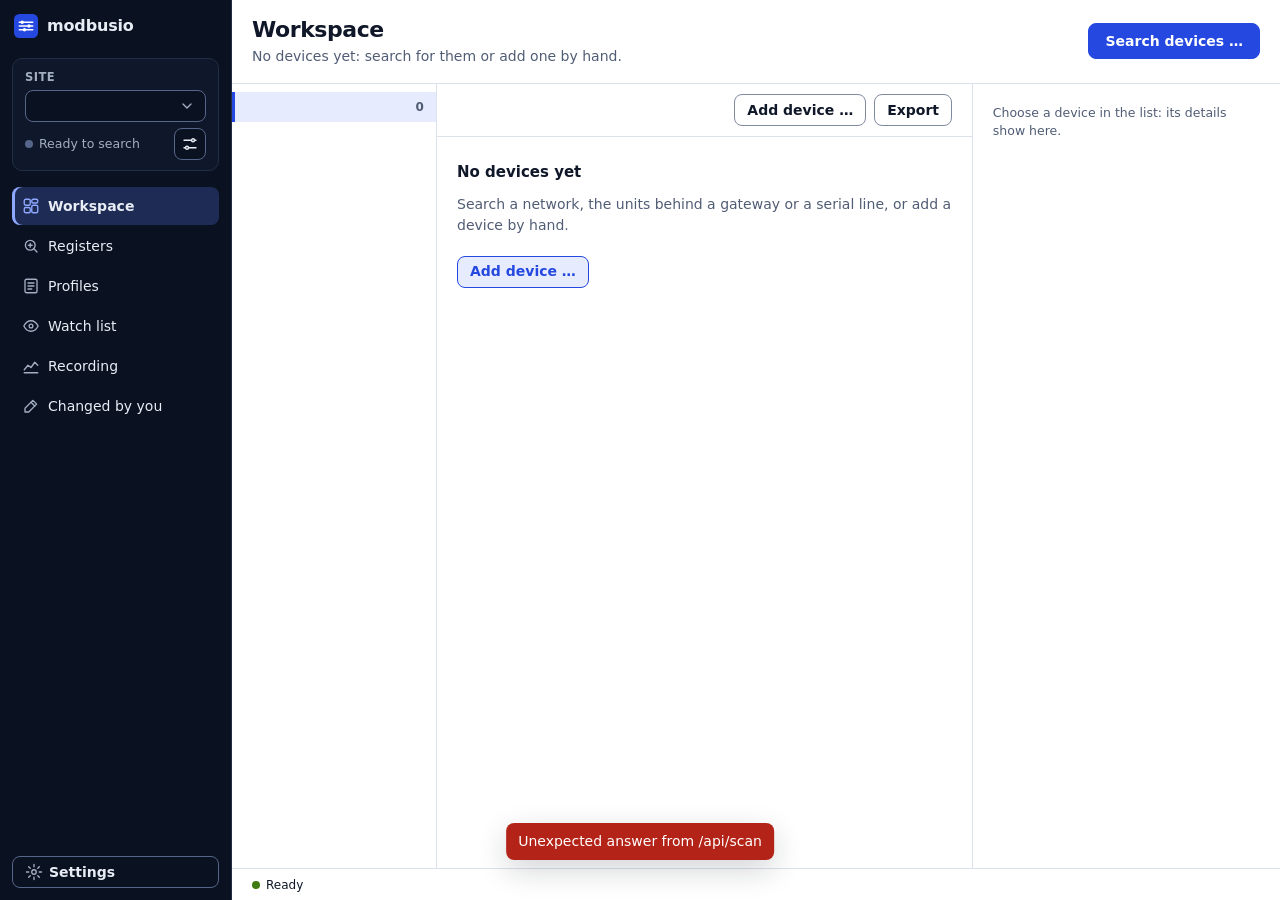
==== web/index.html @ f171351a "Add the web interface" ====
<!doctype html>
<html lang="en">
<head>
<meta charset="utf-8">
<meta name="viewport" content="width=device-width, initial-scale=1">
<meta name="color-scheme" content="light dark">
<title>modbusio</title>
<link rel="icon" href="icon.svg" type="image/svg+xml">
<!-- order counts: later rules override earlier ones -->
<link rel="stylesheet" href="css/tokens.css">
<link rel="stylesheet" href="css/app.css">
<link rel="stylesheet" href="css/bars.css">
<link rel="stylesheet" href="css/list.css">
<link rel="stylesheet" href="css/pages.css">
<link rel="stylesheet" href="css/layout.css">
<link rel="stylesheet" href="css/print.css">
<link rel="stylesheet" href="css/modbus.css">
<script src="theme.js"></script>
<script type="module" src="app.js"></script>
</head>
<body>
<aside class="side" id="side"></aside>
<div class="content">
  <div class="nextbar" id="nextbar"></div>
  <main class="work" id="work"></main>
  <footer class="bar status" id="status" aria-live="polite"></footer>
</div>
<div id="dialog" class="dialog-host"></div>
<div id="toast" class="toast" role="status" hidden></div>
</body>
</html>
---- web/css/tokens.css ----
/* modbusio (copied from bacnetio): colours, type, motion as variables. One family: cool blue-grey surfaces and the blue of
   the icon as the only accent; green, orange and red only for states. mbusio has its own colours.
   Light and dark; theme.js sets data-theme before the first drawing. */

:root {
  --bg: #f2f4f8;
  --surface: #ffffff;
  --sunken: #e9edf4;
  --line: #dce2ec;
  /* frame of fields: 3:1 to the surface, otherwise they can hardly be seen */
  --line-strong: #7f8ba0;
  --text: #0f1728;
  --muted: #515d75;
  --accent: #2448e0;
  --accent-strong: #1b37b3;
  --accent-ink: #ffffff;
  --accent-soft: #e6ecfe;
    --brand: #2448e0;
  --ok: #3f7a12;
  --ok-soft: #eef6e2;
  --warn: #a85000;
  --warn-soft: #fbf0e3;
  --err: #b42318;
  --err-soft: #fdecea;
  --err-ink: #ffffff;
  --shadow: 0 10px 30px rgba(15, 23, 40, .18);
  --raise: 0 1px 2px rgba(15, 23, 40, .06), 0 1px 1px rgba(15, 23, 40, .03);
  --mono: ui-monospace, "SF Mono", "Cascadia Mono", Menlo, Consolas, monospace;
  --ease: cubic-bezier(.2, .7, .2, 1);
  /* chart line, checked against the surface */
  --series: #2448e0;
  --series-1: #2a78d6;
  --series-2: #eb6834;
  --series-3: #1baf7a;
  --series-4: #eda100;
  --series-5: #e87ba4;
  --series-6: #008300;
  --series-7: #6250d6;
  --series-8: #e34948;
  color-scheme: light;
}

:root[data-theme="dark"] {
  --bg: #0c121e;
  --surface: #141c2b;
  --sunken: #1d2738;
  --line: #2a3548;
  --line-strong: #5d6c86;
  --text: #e8edf5;
  --muted: #a3aec2;
  --accent: #7f9bff;
  --accent-strong: #a3b7ff;
  --accent-ink: #0a1230;
  --accent-soft: #1e2c55;
  --brand: #7f9bff;
  --ok: #86d14a;
  --ok-soft: #16271a;
  --warn: #f0a548;
  --warn-soft: #2b2114;
  --err: #ff7a6e;
  --err-soft: #2f1820;
  --err-ink: #2b0b08;
  --shadow: 0 10px 30px rgba(0, 0, 0, .55);
  --raise: none;
  --series: #7f9bff;
  --series-1: #3987e5;
  --series-2: #d95926;
  --series-3: #199e70;
  --series-4: #c98500;
  --series-5: #d55181;
  --series-6: #008300;
  --series-7: #9085e9;
  --series-8: #e66767;
  color-scheme: dark;
}

/* Accent colours to choose from (settings). Only the accent changes: states keep green, orange
   and red. Each pair checked for contrast like the blue: text on the surface, ink on the accent. */
:root[data-accent="crimson"] { --brand: #c0143c; --accent: #c0143c; --accent-strong: #9b0f30; --accent-ink: #ffffff; --accent-soft: #fde8ed; }
:root[data-accent="violet"] { --brand: #6d28d9; --accent: #6d28d9; --accent-strong: #5b21b6; --accent-ink: #ffffff; --accent-soft: #efe7fd; }
:root[data-accent="teal"] { --brand: #0f766e; --accent: #0f766e; --accent-strong: #0b5e57; --accent-ink: #ffffff; --accent-soft: #e0f3f1; }
:root[data-accent="crimson"][data-theme="dark"] { --brand: #ff6f8d; --accent: #ff6f8d; --accent-strong: #ff9bb0; --accent-ink: #2a0712; --accent-soft: #3b1622; }
:root[data-accent="violet"][data-theme="dark"] { --brand: #a98bfa; --accent: #a98bfa; --accent-strong: #c4b5fd; --accent-ink: #1a0b3d; --accent-soft: #2a1d4d; }
:root[data-accent="teal"][data-theme="dark"] { --brand: #2dd4bf; --accent: #2dd4bf; --accent-strong: #5eead4; --accent-ink: #042f2c; --accent-soft: #10302d; }
/* Backgrounds to choose per theme (settings): only the surfaces and their text change. White and
   navy are the values above. Each checked like the accents: text and muted text at least 4.5:1,
   states, accents and field frames at least 3:1 on every surface. */
:root[data-background="grey"] { --bg: #e3e5e9; --surface: #f5f6f8; --sunken: #e6e8ec; --line: #d0d4db; --line-strong: #737a88; --text: #14171d; --muted: #4b525f; }
:root[data-background="warm"] { --bg: #efeae2; --surface: #fcfaf6; --sunken: #ede7dd; --line: #ddd5c8; --line-strong: #7f7364; --text: #1d1913; --muted: #574e42; }
:root[data-background="graphite"] { --bg: #131416; --surface: #1c1d20; --sunken: #25272b; --line: #313338; --line-strong: #666a73; --text: #ececee; --muted: #adb0b8; }
:root[data-background="black"] { --bg: #000000; --surface: #0d0d0f; --sunken: #18181b; --line: #27272b; --line-strong: #5f5f68; --text: #f0f0f2; --muted: #a9a9b2; }
.swatch.background-white { background: #ffffff; box-shadow: inset 0 0 0 1px #7f8ba0; }
.swatch.background-grey { background: #e3e5e9; box-shadow: inset 0 0 0 1px #737a88; }
.swatch.background-warm { background: #efeae2; box-shadow: inset 0 0 0 1px #7f7364; }
.swatch.background-navy { background: #141c2b; }
.swatch.background-graphite { background: #1c1d20; }
.swatch.background-black { background: #000000; box-shadow: inset 0 0 0 1px #5f5f68; }
.swatch.accent-blue { background: #2448e0; }
.swatch.accent-crimson { background: #c0143c; }
.swatch.accent-violet { background: #6d28d9; }
.swatch.accent-teal { background: #0f766e; }
---- web/css/app.css ----
/* A tool over the whole window height: sidebar, page head and status bar stay, only the work area
   scrolls. 14 px text, 32 px controls. Buttons in tiers as in mbusio (concept section 3.1):
   filled = the one next step, tonal = beside the main path, quiet = rare. */

* { box-sizing: border-box; }

/* hidden always applies, even if a class sets display */
[hidden] { display: none !important; }

html, body { height: 100%; }

body {
  margin: 0;
  display: grid;
  grid-template-rows: auto minmax(0, 1fr);
  grid-template-columns: minmax(0, 1fr);
  font: 14px/1.5 Inter, "Segoe UI Variable Text", "Segoe UI", system-ui, -apple-system, Roboto, sans-serif;
  background: var(--bg);
  color: var(--text);
  -webkit-font-smoothing: antialiased;
}

h1, h2, h3, p { margin: 0; }
.mono { font-family: var(--mono); font-variant-numeric: tabular-nums; font-size: 13px; }
.sub { color: var(--muted); font-size: 13px; font-weight: 400; }
.hint { color: var(--muted); font-size: 12.5px; }
a { color: var(--accent); }

/* ---------------------------------------------------------------- Controls */

button, select, input, a.button, a.quiet {
  font: inherit;
  height: 32px;
  border-radius: 8px;
  color: inherit;
}

button, a.quiet, a.button {
  display: inline-flex; align-items: center; gap: 6px;
  padding: 0 12px;
  transition: background .12s var(--ease), filter .12s var(--ease);
  border: 1px solid var(--accent);
  background: var(--accent);
  color: var(--accent-ink);
  font-weight: 600;
  cursor: pointer;
  white-space: nowrap;
  text-decoration: none;
}
button:not(.quiet, .tonal, .plain, .icon, .chip):hover, a.button:hover { background: var(--accent-strong); border-color: var(--accent-strong); }
button.tonal { background: var(--accent-soft); color: var(--accent); }
/* Three kinds of button: the page's next step filled in the accent; tools neutral, the accent only
   under the mouse; toggles in their segmented rows (list.css). All keep border, background and a word. */
button.quiet, a.quiet { background: var(--surface); border-color: var(--line-strong); color: var(--text); }
button.quiet:hover, a.quiet:hover { background: var(--accent-soft); border-color: var(--accent); color: var(--text); }
button.quiet[aria-expanded="true"] { border-color: var(--accent); background: var(--accent-soft); }
button.tonal:hover { background: var(--accent-soft); border-color: var(--accent-strong); color: var(--accent-strong); }
button.plain { background: transparent; border-color: transparent; color: var(--text); font-weight: 500; }
button.plain:hover { background: var(--sunken); }
button.icon { width: 32px; padding: 0; justify-content: center; background: var(--surface); border-color: var(--line-strong); color: var(--text); }
button:disabled { opacity: .45; cursor: default; }

select, input {
  padding: 0 8px;
  border: 1px solid var(--line-strong);
  background: var(--surface);
  /* colour explicitly: otherwise Windows takes a system colour in the dark theme */
  color: var(--text);
}
option { background: var(--surface); color: var(--text); }

:focus-visible { outline: 2px solid var(--accent); outline-offset: 1px; }

kbd {
  font: 10.5px var(--mono);
  padding: 0 4px;
  border: 1px solid var(--line-strong);
  border-radius: 4px;
  color: var(--muted);
}

/* state: dot and word, never just colour */
.state { display: inline-flex; align-items: center; gap: 6px; }
.dot { display: inline-block; width: 8px; height: 8px; border-radius: 50%; background: var(--line-strong); flex: none; }
.dot.on { background: var(--ok); }
.dot.warn { background: var(--warn); }
.dot.err { background: var(--err); }
.dot.busy { background: var(--accent); animation: pulse 1.2s ease-in-out infinite; }
@keyframes pulse { 50% { opacity: .35; } }

.chip { display: inline-flex; align-items: center; height: 22px; padding: 0 9px; border-radius: 6px; font-size: 12px; font-weight: 600; background: var(--sunken); color: var(--muted); white-space: nowrap; }
.chip.ok { background: var(--ok-soft); color: var(--ok); }
.chip.warn { background: var(--warn-soft); color: var(--warn); }
.chip.err { background: var(--err-soft); color: var(--err); }
.chip.accent { background: var(--accent-soft); color: var(--accent); }
button.chip { height: 22px; border: 0; cursor: pointer; }

.toast {
  position: fixed; left: 50%; bottom: 40px; transform: translateX(-50%); z-index: 50;
  max-width: min(720px, calc(100vw - 32px));
  padding: 8px 12px; border-radius: 8px; background: var(--text); color: var(--bg); box-shadow: var(--shadow);
}
.toast.error { background: var(--err); color: var(--err-ink); }

/* The head of the sidebar (SidebarHead): one card, the site as a select field, below it the
   network and the state beside the search settings; then the search on its own */
.side-card { container-type: inline-size; border: 1px solid var(--line); border-radius: 10px; background: var(--bg); }
.side-card .side-part { display: grid; grid-template-columns: minmax(0, 1fr); gap: 2px; padding: 10px 12px; }
.side-card .cap { color: var(--muted); font-size: 11.5px; font-weight: 650; letter-spacing: .04em; text-transform: uppercase; }
.side-card .site-host { display: flex; margin: 2px 0 4px; }
.side-card .site-switch { flex: 1; min-width: 0; justify-content: space-between; gap: 8px; padding: 0 10px; font-size: 15px; font-weight: 700; text-align: left; }
.side-card .site-switch .site-now { min-width: 0; overflow: hidden; text-overflow: ellipsis; white-space: nowrap; }
.side-card .site-switch .chevron { flex: none; width: 16px; height: 16px; color: var(--muted); }
.side-card .side-meta { display: grid; grid-template-columns: minmax(0, 1fr) auto; align-items: center; gap: 8px; }
.side-card .side-detail { display: grid; gap: 2px; min-width: 0; color: var(--muted); font-size: 12.5px; }
.side-card .side-detail .mono { overflow-wrap: anywhere; }
/* the way off the trunk wraps below its line in a narrow sidebar, beside it where there is room */
.side-card .side-trunk { display: grid; justify-items: start; gap: 6px; margin-top: 8px; padding-top: 8px; border-top: 1px solid var(--line); }
/* the state wraps rather than being cut off: it says what to do */
.side-card .state { min-width: 0; line-height: 1.25; }
/* the search settings: a framed icon, the word joins it where the card has room */
.side-card .side-tool { width: 32px; padding: 0; justify-content: center; }
.side-card .side-tool .nav-i { display: block; width: 18px; height: 18px; color: inherit; }
.side-card .side-tool-label { display: none; }
@container (min-width: 280px) {
  .side-card .side-trunk { grid-template-columns: minmax(0, 1fr) auto; align-items: center; justify-items: stretch; }
  .side-card .side-tool { width: auto; padding: 0 10px; }
  .side-card .side-tool-label { display: inline; }
}
/* Menu: items 32 px, a sunken hover, the chosen site light and bold; all sites below a hairline */
.menu.site-choices { display: grid; gap: 2px; min-width: 100%; max-width: 340px; padding: 6px; border-radius: 10px; }
.menu.site-choices button { height: 32px; justify-content: flex-start; min-width: 0; padding: 0 10px; border-color: transparent; border-radius: 6px; background: none; font-weight: 500; }
.menu.site-choices button:hover { background: var(--sunken); }
.menu.site-choices button[aria-checked="true"] { background: var(--accent-soft); font-weight: 700; }
.menu.site-choices .cut { min-width: 0; overflow: hidden; text-overflow: ellipsis; white-space: nowrap; }
.menu.site-choices hr { width: 100%; margin: 4px 0; border: 0; border-top: 1px solid var(--line); }

/* A newer release is out: a link to its page, below the site */
/* filled green, apart from the blue of the chosen area: it has to catch the eye */
.update-note { display: block; padding: 8px 10px; border: 1px solid var(--ok); border-radius: 10px; background: var(--ok); color: var(--surface); font-weight: 700; text-decoration: none; }
.update-note:hover { filter: brightness(1.1); }
.update-status .mono { display: block; overflow-wrap: anywhere; }
---- web/css/bars.css ----
/* Bars: sidebar content, page head, status bar, menus */

.bar { display: flex; align-items: center; gap: 10px; padding: 0 12px; background: var(--surface); border-bottom: 1px solid var(--line); }

/* ---------------------------------------------------------------- Sidebar parts */

.brand { display: inline-flex; align-items: center; gap: 9px; padding: 2px 2px 4px; font-weight: 750; font-size: 16px; letter-spacing: -.01em; text-decoration: none; color: var(--text); }
.brand img { width: 24px; height: 24px; }
/* the folded head is for narrow screens (layout.css); the sidebar shows everything */
.head-toggle { display: none; }
.head-more { display: contents; }
.side .site-search { position: relative; display: block; }
.side #site-search { width: 100%; padding-right: 30px; }
/* the key that jumps here, as on the keyboard */
.side .site-search kbd { position: absolute; top: 50%; right: 8px; transform: translateY(-50%); padding: 0 6px; border: 1px solid var(--line-strong); border-radius: 4px; color: var(--muted); font: 600 11px/18px var(--mono); pointer-events: none; }
.side .site-search:focus-within kbd, .side #site-search:not(:placeholder-shown) + kbd { display: none; }

.tabs { display: flex; gap: 2px; }
.tabs a {
  display: inline-flex; align-items: center; gap: 8px;
  height: 36px; padding: 0 10px;
  color: var(--muted); font-weight: 600; text-decoration: none;
  transition: background .12s var(--ease);
  border-radius: 8px;
}
.tabs a:hover { color: var(--text); background: var(--sunken); }
.tabs a[aria-current="page"] { color: var(--text); background: var(--accent-soft); box-shadow: inset 3px 0 0 var(--brand); }
.tabs a.off { opacity: .5; }
.tabs .n { margin-left: auto; min-width: 20px; font-size: 11px; font-weight: 700; line-height: 18px; text-align: center; padding: 0 6px; border-radius: 6px; background: var(--accent-soft); color: var(--accent); }
.tabs .n.warn { background: var(--warn-soft); color: var(--warn); }
.tabs .n:empty { display: none; }
.nav-i { flex: none; width: 18px; height: 18px; color: var(--muted); }
.tabs a[aria-current="page"] .nav-i { color: var(--accent); }

/* ---------------------------------------------------------------- Page head */

.content { min-width: 0; min-height: 0; display: flex; flex-direction: column; }
.content > .work { flex: 1; }
.nextbar { display: flex; flex-wrap: wrap; align-items: center; justify-content: space-between; gap: 8px 16px; padding: 16px 20px; background: var(--surface); border-bottom: 1px solid var(--line); }
.pagehead { flex: 1 1 320px; min-width: 0; }
.pagehead h1 { font-size: 22px; line-height: 1.25; font-weight: 700; letter-spacing: -.02em; overflow: hidden; text-overflow: ellipsis; white-space: nowrap; }
.pagehead p { margin-top: 2px; color: var(--muted); }
.next-acts { display: flex; flex-wrap: wrap; align-items: center; gap: 8px; }
#next { flex: 0 1 auto; max-width: 100%; height: auto; min-height: 36px; padding: 5px 16px; white-space: normal; text-align: left; }

/* ---------------------------------------------------------------- Status bar */

.status { min-height: 32px; padding: 0 20px; gap: 12px; border-top: 1px solid var(--line); border-bottom: 0; font-size: 12px; color: var(--muted); overflow: hidden; white-space: nowrap; }
.status .state { color: var(--text); min-width: 0; overflow: hidden; text-overflow: ellipsis; }
.status button[data-act="stop-running"] { min-height: 24px; padding: 0 10px; flex: none; }
/* on a narrow screen the adapter gives way first, so what is running stays readable */
.status > .cut { min-width: 0; overflow: hidden; text-overflow: ellipsis; flex-shrink: 100; }
.status .chips { display: flex; gap: 6px; margin-left: auto; flex: none; }

/* ---------------------------------------------------------------- Menus */

.menu-host { position: relative; display: inline-flex; align-items: center; }
.menu {
  position: absolute; top: calc(100% + 4px); left: 0; z-index: 40;
  min-width: 300px; max-height: 80vh; overflow: auto;
  padding: 12px;
  background: var(--surface); border: 1px solid var(--line-strong); border-radius: 10px; box-shadow: var(--shadow);
  color: var(--text);
}
.menu.end { left: auto; right: 0; }
.menu.dialog { display: grid; gap: 8px; min-width: 360px; }
.menu .row { display: grid; grid-template-columns: 150px minmax(0, 1fr); align-items: center; gap: 8px; min-height: 0; padding: 0; border: 0; }
.menu .row.end { display: flex; justify-content: flex-end; gap: 8px; }
.menu h3 { font-size: 13px; }
---- web/css/list.css ----
/* Work area, list and details: used by devices, data points and the log */

.work { min-height: 0; overflow: hidden; display: grid; grid-template-columns: minmax(0, 1fr); }

.toolbar { display: flex; flex-wrap: wrap; align-items: center; gap: 8px; padding: 10px 20px; border-bottom: 1px solid var(--line); background: var(--surface); }
.toolbar input[type=search] { flex: 1 1 150px; width: auto; min-width: 130px; max-width: 320px; }
.toolbar #type-filter { flex: 0 1 170px; min-width: 110px; }
/* in a narrow list or details column the choices wrap onto a second line rather than run out of it */
.toolbar .seg, .detail .seg { flex-wrap: wrap; max-width: 100%; }
.toolbar .seg button, .detail .seg button { flex: 1 1 auto; justify-content: center; }
.toolbar .end { margin-left: auto; display: flex; flex-wrap: wrap; gap: 8px; align-items: center; }
.seg { display: inline-flex; border: 1px solid var(--line-strong); border-radius: 8px; overflow: hidden; }
.seg button { height: 30px; border: 0; border-radius: 0; background: transparent; color: var(--muted); font-weight: 600; }
/* the lines between the buttons are shadows, so a row that wraps gets its line above too */
.seg button { box-shadow: -1px -1px 0 var(--line-strong); }
/* chosen, but quiet: only the next step of a page is filled (concept-hierarchy.md, A) */
.seg button[aria-pressed="true"] { background: var(--accent-soft); color: var(--accent-strong); font-weight: 700; box-shadow: inset 0 0 0 1px var(--accent), -1px -1px 0 var(--line-strong); }
/* hover only tints: the strong colour of other buttons would hide the counts and the chosen one */
.seg button:not([aria-pressed="true"]):hover { background: var(--sunken); color: var(--text); }
.seg button[aria-pressed="true"]:hover { background: var(--accent-soft); color: var(--accent-strong); }
/* the outer buttons follow the row's round corners, so the chosen one's frame is not cut off */
.seg button:first-child { border-radius: 7px 0 0 7px; }
.seg button:last-child { border-radius: 0 7px 7px 0; }
.seg button:only-child { border-radius: 7px; }
.seg button[aria-pressed="true"] .n { color: inherit; }
.seg .n { font-weight: 700; }
.seg .n.err { color: var(--err); }
.seg .n.warn { color: var(--warn); }
.progress { display: flex; align-items: center; gap: 8px; min-width: 0; color: var(--muted); }
.progress .track { width: 120px; height: 4px; border-radius: 2px; background: var(--sunken); overflow: hidden; }
.progress .track > div { height: 100%; background: var(--accent); transition: width .3s var(--ease); }

/* tree, table and details side by side; the columns come in layout.css by window width */
.workspace { min-height: 0; display: grid; grid-template-columns: minmax(0, 1fr); }
.split.single { min-height: 0; display: grid; grid-template-columns: minmax(0, 1fr); }
.listwrap { position: relative; container-type: inline-size; min-height: 0; display: flex; flex-direction: column; overflow: hidden; border-right: 1px solid var(--line); background: var(--surface); }
.strips { display: grid; gap: 8px; padding: 12px 20px; }
.strip { padding: 8px 12px; border-left: 3px solid var(--warn); border-radius: 0 8px 8px 0; font-size: 13px; background: var(--warn-soft); color: var(--text); }
.strip.err { border-left-color: var(--err); background: var(--err-soft); }
.strip.info { border-left-color: var(--accent); background: var(--accent-soft); }
.rows { flex: 1; min-height: 0; overflow: auto; outline: none; }
.row {
  display: grid; align-items: center; gap: 10px;
  min-height: 38px; padding: 0 20px;
  border-bottom: 1px solid var(--line);
  cursor: default;
}
.row.head { position: sticky; top: 0; z-index: 1; min-height: 34px; font-size: 11.5px; font-weight: 650; color: var(--muted); text-transform: uppercase; letter-spacing: .04em; background: var(--sunken); }
/* column heads sort their list: a word with its arrow, and a frame on the way there */
.row.head button.sort { height: 24px; margin-left: -6px; padding: 0 6px; border: 1px solid transparent; background: none; color: inherit; font: inherit; letter-spacing: inherit; text-transform: inherit; }
.row.head button.sort:hover { border-color: var(--line-strong); background: var(--surface); }
.row.head button.sort.on { border-color: var(--accent); background: var(--accent-soft); color: var(--accent); }
.row.head .num { justify-self: end; }
.row.head .objects { justify-self: end; }
.rows .row:not(.head):hover { background: var(--sunken); }
.rows .row[data-point], .rows .row[data-device], .rows .row[data-group] { cursor: pointer; }
/* the group says which plant part the rows below belong to, also when scrolled far down */
.rows .row.group[data-group] { position: sticky; top: 34px; z-index: 1; }
/* chosen row: blue stroke on the left (structure, not a state) */
.rows .row.active { background: var(--accent-soft); box-shadow: inset 3px 0 0 var(--brand); }
.rows:focus-visible .row.active { outline: 2px solid var(--accent); outline-offset: -2px; }
.row .name { min-width: 0; font-weight: 600; overflow: hidden; text-overflow: ellipsis; white-space: nowrap; }
.row .cut { min-width: 0; overflow: hidden; text-overflow: ellipsis; white-space: nowrap; }
.row .num { text-align: right; }
.row .chips { display: flex; flex-wrap: wrap; gap: 4px; align-items: center; }
/* watch and record from the row: quiet until the row is pointed at, filled when on */
.quicks { display: inline-flex; gap: 2px; margin-left: auto; }
button.quick { width: 26px; height: 26px; padding: 0; border: 0; justify-content: center; background: none; color: var(--muted); opacity: .4; }
.row:hover button.quick, button.quick:focus-visible { opacity: 1; }
button.quick:hover { background: var(--sunken); color: var(--accent); }
button.quick.on { opacity: 1; color: var(--accent); }
button.quick.on .nav-i { fill: var(--accent-soft); }
button.quick .nav-i { display: block; width: 16px; height: 16px; color: inherit; }
/* the name is the data and takes the room first; the vendor gives way (concept-hierarchy.md, 2) */
.row.devices { grid-template-columns: minmax(180px, 2.4fr) 76px 170px minmax(100px, 1fr) 80px; }
.row.devices > :nth-child(4) { color: var(--muted); }
.row.devices .objects { text-align: right; }
.row.devices .objects .label { display: none; }
/* no column sized by its content: each row would split the width anew, and heads and rows drift apart */
.row.points { grid-template-columns: minmax(160px, 2fr) minmax(0, 1.2fr) 62px 44px minmax(112px, .8fr) minmax(200px, 1fr); min-height: 34px; }
/* the state and the two row buttons on one line, so every row keeps its height */
.row.points > .chips { flex-wrap: nowrap; }
.row.points > .chips > .quicks { flex: none; }
/* without descriptions on this device, their column would only take room from the names */
.rows.no-desc .row.points { grid-template-columns: minmax(180px, 3fr) 62px 44px minmax(112px, .8fr) minmax(200px, 1fr); }
.rows.no-desc .row.points > .desc { display: none; }
.row.points .desc { color: var(--muted); font-size: 13px; }
mark { border-radius: 2px; background: var(--warn-soft); color: inherit; border-bottom: 2px solid var(--warn); }
/* numbers end on one line whatever their unit, so a column of values can be read downwards */
.row.points .value, .row.problem .value { display: grid; grid-template-columns: minmax(0, 1fr) 5ch; gap: 3px; font-weight: 650; }
.row.points .value .num, .row.problem .value .num { text-align: right; overflow: hidden; text-overflow: ellipsis; }
.row.points .value .unit, .row.problem .value .unit { color: var(--muted); font-weight: 500; overflow: hidden; text-overflow: ellipsis; white-space: nowrap; }
.row.points .value .word, .row.problem .value .word { grid-column: 1 / -1; text-align: right; overflow: hidden; text-overflow: ellipsis; white-space: nowrap; }
.row.points .indent { padding-left: 28px; }
/* a row moved to by key must not end under the sticky heads */
.row.points { scroll-margin-top: 72px; }
/* fixed value and state columns: sized by their content, every row would split its width anew */
/* the name is the data and takes the free width; the state column is as wide as a state chip */
.row.problem { grid-template-columns: minmax(110px, 1fr) minmax(160px, 3fr) 120px 200px; cursor: pointer; }
.row.problem.watch { grid-template-columns: minmax(110px, 1fr) minmax(160px, 3fr) 120px 150px 104px; }
.row.problem.head { cursor: default; }
.row.problem .chips { flex-wrap: wrap; justify-content: flex-start; align-items: center; }
.row.problem.watch > button { justify-self: end; }
/* Held by you (PageHeld): the name first in 600, place and time below in muted; the value right
   with its unit, the priority as a warning chip, release per row. The log: only a refusal gets a chip */
.row.held { grid-template-columns: minmax(0, 1fr) 120px 110px auto; padding-block: 6px; }
.row.log { grid-template-columns: 84px minmax(0, 1fr) auto minmax(0, 260px); padding-block: 6px; }
.row.held .name, .row.log .name { font-weight: 600; min-width: 0; white-space: normal; overflow-wrap: anywhere; }
.row.held .desc, .row.log .desc { display: block; color: var(--muted); font-size: 12.5px; font-weight: 400; }
.row.held .val { font-family: var(--mono); font-variant-numeric: tabular-nums; text-align: right; }
.row.held .val .unit { margin-left: 3px; color: var(--muted); font-weight: 500; }
.row.held .chips, .row.log .chips { display: flex; justify-content: flex-end; }
.row.held .act { justify-self: end; }
.row.log .when { color: var(--muted); font-family: var(--mono); font-size: 12.5px; }
.row.log .reason { text-align: right; overflow-wrap: anywhere; }
/* in a narrow table the vendor gives way: name, ID, address and objects are what you work with */
@container (max-width: 760px) {
  .row.devices { grid-template-columns: minmax(140px, 1fr) 66px 150px 80px; }
  .row.devices > :nth-child(4) { display: none; }
}
@container (max-width: 560px) {
  .row.devices { grid-template-columns: minmax(120px, 1.4fr) 66px minmax(110px, 1fr) 80px; }
}
@container (max-width: 760px) {
  /* the description gives way first: the tree and the group name the plant part, only the ID the object */
  .row.points { grid-template-columns: minmax(120px, 2fr) 56px 40px minmax(100px, .8fr) minmax(90px, .8fr); }
  .rows.no-desc .row.points { grid-template-columns: minmax(120px, 2fr) 56px 40px minmax(100px, .8fr) minmax(90px, .8fr); }
  .row.points > .desc { display: none; }
}
@container (max-width: 560px) {
  .row.points, .rows.no-desc .row.points { grid-template-columns: minmax(0, 1fr) 36px minmax(70px, auto) auto; }
  .row.points > .desc, .row.points > .id { display: none; }
}
/* only on a phone the state goes onto a line of its own */
@container (max-width: 440px) {
  .row.points, .rows.no-desc .row.points { grid-template-columns: minmax(0, 1fr) 36px minmax(70px, auto); }
  .row.points > .chips { grid-column: 1 / -1; }
  .row.points > .chips:empty { display: none; }
  .row.points.head > :nth-child(6) { display: none; }
}
/* a chip in a list is a state: it wraps inside its column rather than being cut off */
.row .chip { height: auto; min-height: 22px; white-space: normal; }
/* a group of points: one plant part */
/* quieter than the point names below it: the names are the data (concept-hierarchy.md, F) */
.row.group { grid-template-columns: 18px minmax(0, 1fr) auto; min-height: 36px; background: var(--bg); color: var(--muted); font-size: 13px; font-weight: 600; cursor: pointer; }
.row.group.plain { grid-template-columns: minmax(0, 1fr) auto; }
/* a box of its own, so that it turns around its centre and stays on the row's line */
.row.group .arrow { display: inline-flex; align-items: center; justify-content: center; width: 14px; height: 14px; line-height: 1; color: var(--muted); font-size: 11px; transition: transform .15s var(--ease); }
.row.group.open .arrow { transform: rotate(90deg); }
.row.group .count { color: var(--muted); font-weight: 500; font-size: 12.5px; display: flex; gap: 6px; align-items: center; }
/* ---------------------------------------------------------------- The tree */

.tree { display: none; min-height: 0; overflow: auto; padding: 8px 0; background: var(--surface); border-right: 1px solid var(--line); font-size: 13px; }
.tree-views { position: sticky; top: -8px; z-index: 1; padding: 0 12px 8px; background: var(--surface); }
.tree-views .seg { display: flex; }
.tree-views .seg button { flex: 1; justify-content: center; padding: 0 6px; font-size: 12.5px; }
.node { display: flex; align-items: center; gap: 6px; min-height: 30px; padding: 2px 12px; cursor: pointer; }
.node:hover { background: var(--sunken); }
.node.active { background: var(--accent-soft); box-shadow: inset 3px 0 0 var(--brand); font-weight: 600; }
.node .label { flex: 1; min-width: 0; overflow: hidden; text-overflow: ellipsis; white-space: nowrap; }
.node .end { flex: none; display: flex; align-items: center; gap: 4px; }
.node .count { color: var(--muted); font-size: 12px; font-variant-numeric: tabular-nums; }
.node .chip { height: 18px; padding: 0 6px; font-size: 11px; }
.node .arrow { flex: none; width: 16px; color: var(--muted); text-align: center; }
.node .type { display: inline-block; min-width: 30px; color: var(--muted); font-size: 11.5px; }
.node.level-0 { font-weight: 650; }
.node[data-act="tree-site"] { margin: 4px 8px 6px; padding: 2px 10px; border: 1px solid var(--line-strong); border-radius: 8px; }
.node[data-act="tree-site"]:hover { border-color: var(--accent); color: var(--accent-strong); }
.node[data-act="tree-site"].active { box-shadow: none; border-color: var(--accent); }
.node[data-act="tree-site"] .sub { margin-left: 4px; color: var(--muted); font-size: 11.5px; font-weight: 500; }
/* Tree: devices 600, their groups 400 and indented; the list beside it is heavier still (names 600 at 14 px) */
.node.level-1 { padding-left: 14px; font-weight: 600; }
.node.level-2 { padding-left: 36px; }
.node.level-3 { padding-left: 46px; }
/* views inside views: the plant view of a device can be several steps deep */
.node.level-4 { padding-left: 56px; }
.node.level-5 { padding-left: 66px; }
.node.heading { cursor: default; color: var(--muted); font-size: 11.5px; font-weight: 700; letter-spacing: .04em; text-transform: uppercase; }
.node.heading:hover { background: none; }
.node.tree-note { display: block; margin: 0; cursor: default; color: var(--muted); font-size: 12.5px; line-height: 1.4; }
.node.tree-note:hover { background: none; }
.facts dd.changed { background: var(--warn-soft); border-radius: 4px; }
.property-edit { display: flex; flex-wrap: wrap; gap: 6px; }
.property-edit input { flex: 1 1 120px; min-width: 0; }
.times dt { font-weight: 600; }
.time-change { display: inline-block; margin-right: 10px; white-space: nowrap; }
.dates { margin: 0; padding-left: 18px; }
.section-toggle { display: flex; align-items: center; justify-content: space-between; width: 100%; margin-top: 22px; padding: 12px 0 0; border: 0; border-top: 1px solid var(--line); border-radius: 0; background: none; color: var(--muted); font-size: 11.5px; font-weight: 700; letter-spacing: .05em; text-transform: uppercase; cursor: pointer; height: auto; }
.section-toggle:hover { color: var(--text); }
.live-mode { display: flex; flex-wrap: wrap; align-items: center; gap: 8px; margin-top: 10px; }
.exports { display: grid; gap: 6px; min-width: 220px; }
.exports a.quiet, .exports button { justify-content: flex-start; width: 100%; }
.phone-back, .drawer-only { display: none; }
@media (min-width: 1000px) { .toolbar-head-tool { display: none; } }
.empty { padding: 24px 20px; color: var(--muted); display: grid; gap: 10px; justify-items: start; }
.empty h2 { font-size: 15px; color: var(--text); }

.detail { min-height: 0; overflow: auto; padding: 20px; background: var(--surface); }
.detail .back { display: none; }
/* on the phone the details cover the page head and its next step, so they repeat it */
.detail .phone-only { display: none; }
.dhead { display: grid; gap: 2px; margin-bottom: 10px; }
.dhead b { font-size: 17px; letter-spacing: -.01em; overflow-wrap: anywhere; }
/* sections in the detail area: small heading on a line, so that you see the structure */
.detail h3 { margin: 22px 0 10px; padding-top: 14px; border-top: 1px solid var(--line); color: var(--muted); font-size: 11.5px; font-weight: 700; letter-spacing: .05em; text-transform: uppercase; }
/* a table inside a section, such as the two BBMD tables: named, but without a line of its own */
.detail h4 { margin: 14px 0 6px; font-size: 13px; font-weight: 650; }
.facts { display: grid; grid-template-columns: 130px minmax(0, 1fr); gap: 4px 10px; margin: 0; }
.facts dt { color: var(--muted); }
.facts dd { margin: 0; overflow-wrap: anywhere; }
.facts.mono dt, .facts.mono dd { font-size: 12px; }
.actions { display: flex; flex-wrap: wrap; gap: 8px; align-items: center; margin: 10px 0; }
/* opens a part of the page below, so it stands apart from the switches */
.detail .disclosure { display: flex; width: 100%; justify-content: space-between; margin: 4px 0 10px; }
.big { font-size: 40px; font-weight: 700; letter-spacing: -.02em; font-variant-numeric: tabular-nums; line-height: 1.15; overflow-wrap: anywhere; }
.big small, .big .unit { font-size: 16px; color: var(--muted); font-weight: 500; margin-left: 4px; }
/* watch, record, properties: one row across the panel */
.detail .actions > .seg { display: flex; width: 100%; }
.detail .actions > .seg button { flex: 1 1 auto; justify-content: center; padding: 0 8px; }
.detail .chips { display: flex; flex-wrap: wrap; gap: 6px; margin: 8px 0 0; }
/* active alarms of a device: name and state in one line, the name gives way */
.alarms { display: grid; gap: 2px; margin-bottom: 8px; }
.alarm { display: flex; flex-wrap: wrap; align-items: center; gap: 2px 8px; min-height: 30px; padding: 3px 0; border-bottom: 1px solid var(--line); }
.alarm > .cut { flex: 1 1 140px; min-width: 0; }
.alarm .chips { display: flex; flex-wrap: wrap; flex: 0 1 auto; min-width: 0; gap: 4px; align-items: center; }
.alarm .chips button { height: 26px; padding: 0 8px; font-size: 12.5px; }
.detail h3 .n { margin-left: 4px; color: var(--muted); }
.ask { display: grid; grid-template-columns: minmax(0, 1fr); gap: 8px; padding: 14px; border: 1px solid var(--warn); border-radius: 10px; background: var(--warn-soft); }
/* a long answer breaks into lines in a narrow column instead of pushing the box out of it */
.ask button { white-space: normal; height: auto; min-height: 32px; padding-block: 6px; line-height: 1.25; text-align: left; }
.ask b { color: var(--warn); }
.form { display: grid; grid-template-columns: repeat(auto-fit, minmax(140px, 1fr)); gap: 8px; align-items: end; }
.form-field { display: grid; gap: 4px; color: var(--muted); font-size: 12.5px; }
.form label { display: grid; gap: 4px; color: var(--muted); font-size: 12.5px; }
/* a field takes its column's width: its own wish would push it under the next one */
.form > *, .form input, .form select { min-width: 0; }
.form input, .form select { width: 100%; }
.stack-now .value-word { white-space: nowrap; }

/* Object types to tick, several at once, and what narrows the list now */
.toolbar .filters { flex: 1 1 100%; display: flex; flex-wrap: wrap; align-items: center; gap: 6px; }
.toolbar button.chosen { border-color: var(--accent); background: var(--accent-soft); }
.menu.types { display: grid; gap: 2px; min-width: 280px; padding: 6px; }
.menu.types .check { display: grid; grid-template-columns: auto 38px minmax(0, 1fr) auto; align-items: center; gap: 8px; padding: 5px 8px; border-radius: 6px; cursor: pointer; }
.menu.types .check:hover { background: var(--sunken); }
.menu.types input { width: 16px; height: 16px; accent-color: var(--accent); }
.menu.types .n { color: var(--muted); font-variant-numeric: tabular-nums; }
.exports hr { width: 100%; margin: 2px 0; border: 0; border-top: 1px solid var(--line); }
button.chip.removable { height: 26px; padding: 0 9px; border: 1px solid var(--accent); background: var(--accent-soft); color: var(--text); }
button.chip.removable:hover { border-color: var(--accent-strong); }
.toolbar .filters button.quiet { height: 26px; padding: 0 10px; font-size: 12.5px; }
/* the borders between the panels, to drag (panels.js); shown only where the panels stand side by side */
.resize { display: none; position: absolute; top: 0; bottom: 0; z-index: 6; width: 7px; cursor: col-resize; touch-action: none; }
.resize::after { content: ""; position: absolute; top: 0; bottom: 0; left: 2px; width: 3px; background: transparent; transition: background .12s; }
.resize:hover::after, .resize:focus-visible::after, .resizing .resize:hover::after { background: var(--accent); }
.resize:focus-visible { outline: none; }
.resize[data-panel=tree] { left: 0; }
.resize[data-panel=detail] { right: 0; }
.resize[data-panel=side] { right: -4px; }
/* the border right of a column head, to drag; a narrow list sets its columns by itself */
.row.head > [role=columnheader] { position: relative; }
.col-border { position: absolute; top: -8px; bottom: -8px; right: -10px; z-index: 2; width: 10px; cursor: col-resize; touch-action: none; }
.col-border::after { content: ""; position: absolute; top: 8px; bottom: 8px; left: 4px; width: 2px; border-radius: 1px; background: var(--line-strong); opacity: 0; transition: opacity .12s, background .12s; }
.row.head:hover .col-border::after { opacity: 1; }
.col-border:hover::after, .resizing .col-border:hover::after { background: var(--accent); opacity: 1; }
@container (max-width: 560px) { .col-border { display: none; } }
.resizing, .resizing * { cursor: col-resize !important; user-select: none; }
/* the properties of an object (properties.js): sections of label and value, values by meaning */
.props-head { margin-top: 14px; }
.props-bar { display: flex; flex-wrap: wrap; gap: 8px; align-items: center; }
.props-bar input { flex: 1 1 140px; min-width: 0; }
.props { display: grid; grid-template-columns: minmax(0, 11fr) minmax(0, 13fr); margin: 0; }
.props dt, .props dd { min-width: 0; margin: 0; padding: 6px 0; border-bottom: 1px solid var(--line); }
.props > :nth-last-child(-n+2) { border-bottom: 0; }
.props dt { padding-right: 10px; color: var(--muted); font-size: 13px; overflow-wrap: break-word; }
.props dt .bn { display: block; font-family: var(--mono); font-size: 11px; overflow-wrap: anywhere; }
.props dd { display: flex; flex-wrap: wrap; align-items: center; gap: 4px 6px; font-size: 13.5px; font-weight: 600; overflow-wrap: anywhere; }
.props dd .unit, .props dd .stamps > :nth-child(odd) { color: var(--muted); font-weight: 500; }
.props dd .blank { color: var(--muted); font-weight: 400; font-style: italic; }
.props dd.changed { padding-left: 8px; background: var(--warn-soft); box-shadow: inset 3px 0 0 var(--warn); }
.props dd > button.quiet { height: 26px; margin-left: auto; padding: 0 10px; font-size: 12.5px; }
.props dd .stamps { display: grid; grid-template-columns: auto minmax(0, 1fr); gap: 2px 10px; }
.props dd .entries { display: grid; gap: 2px; }
.props dd .property-edit { flex: 1; }

/* The site's own grouping pattern above the list (grouping-panel.js) */
.grouping-panel { display: grid; gap: 8px; margin: 0 20px 12px; padding: 12px 16px; border: 1px solid var(--line); border-radius: 8px; background: var(--surface); }
.grouping-panel h3 { margin: 0; font-size: 14px; }
.grouping-panel p { margin: 0; }
.grouping-field { display: grid; grid-template-columns: max-content minmax(0, 1fr); align-items: center; gap: 8px; }
.grouping-field input { width: 100%; }
.grouping-preview { margin: 0; padding-left: 18px; font-size: 13px; }
.grouping-panel .acts { display: flex; flex-wrap: wrap; gap: 8px; }

/* Two devices compared (compare.js) */
.compare-panel { display: grid; gap: 8px; margin: 12px 20px; padding: 12px 16px; border: 1px solid var(--line); border-radius: 8px; background: var(--surface); }
.compare-panel h3 { margin: 0; font-size: 14px; }
.compare-panel p { margin: 0; }
.compare-choices { display: grid; gap: 6px; margin: 0; padding: 0; list-style: none; }
.compare-panel .acts { display: flex; flex-wrap: wrap; gap: 8px; }
.compare-wrap { overflow: auto; }
.compare-table { width: 100%; border-collapse: collapse; font-size: 13px; }
.compare-table th, .compare-table td { text-align: left; padding: 4px 8px; border-bottom: 1px solid var(--line); vertical-align: middle; }
.compare-table thead th { position: sticky; top: 0; background: var(--sunken); font-size: 12px; }
.compare-table tbody th { font-weight: 600; min-width: 120px; max-width: 280px; overflow-wrap: anywhere; }
.compare-table td { white-space: nowrap; }
.compare-table td.differs { background: var(--warn-soft); color: var(--warn); font-weight: 600; }
.compare-table .compare-none { color: var(--muted); font-style: italic; }

/* Choosing points and changing them at once (change-many.js) */
.row .pick { margin: 0 8px 0 0; vertical-align: middle; width: 16px; height: 16px; }
.pick-bar { align-items: center; }
.many-panel { display: grid; gap: 10px; margin: 12px 20px; padding: 12px 16px; border: 1px solid var(--line); border-radius: 8px; background: var(--surface); min-height: 0; }
.many-panel h3 { margin: 0; font-size: 14px; }
.many-panel p { margin: 0; }
.many-fields { display: flex; flex-wrap: wrap; gap: 8px 16px; align-items: center; }
.many-field { display: flex; gap: 8px; align-items: center; }
.many-scroll { overflow: auto; max-height: 50vh; }
.many-table { width: 100%; border-collapse: collapse; font-size: 13px; }
.many-table th, .many-table td { text-align: left; padding: 4px 8px; border-bottom: 1px solid var(--line); }
.many-table thead th { position: sticky; top: 0; background: var(--sunken); font-size: 12px; }
.many-table tr.left-out td { color: var(--muted); }
.many-panel .acts, .many-panel .actions { display: flex; flex-wrap: wrap; gap: 8px; }
---- web/css/pages.css ----
/* Pages of cards (overview, recording, settings), the priority array and charts */

.page { min-height: 0; overflow-y: auto; padding: 20px; }
.cards { display: grid; grid-template-columns: minmax(0, 1fr); align-items: start; gap: 16px; }
/* three columns only where long buttons still fit into a card, beside the sidebar too */
@media (min-width: 720px) { .cards { grid-template-columns: repeat(2, minmax(0, 1fr)); } }
@media (min-width: 1280px) { .cards { grid-template-columns: repeat(3, minmax(0, 1fr)); } }
/* the charts of a recording: one per row until there is room for two of their width (Chart) */
.cards.two { grid-template-columns: minmax(0, 1fr); }
@media (min-width: 1600px) { .cards.two { grid-template-columns: repeat(2, minmax(0, 1fr)); } }
.card { display: flex; flex-direction: column; gap: 12px; min-width: 0; padding: 20px; background: var(--surface); border: 1px solid var(--line); border-radius: 12px; box-shadow: var(--raise); }
.card h2 { color: var(--muted); font-size: 11.5px; font-weight: 700; letter-spacing: .05em; text-transform: uppercase; }
.card h3 { margin: 4px 0 0; font-size: 13px; font-weight: 600; }
.card .figure { font-size: 36px; letter-spacing: -.02em; font-weight: 700; font-variant-numeric: tabular-nums; line-height: 1; }
.card .figure small { font-size: 13px; font-weight: 500; color: var(--muted); margin-left: 6px; }
.card .chips { display: flex; flex-wrap: wrap; gap: 6px; }
.card .acts { display: flex; flex-wrap: wrap; gap: 8px; margin-top: auto; padding-top: 4px; }
.card .facts { grid-template-columns: max-content minmax(0, 1fr); }
.card .seg, .card > button { align-self: start; }
.sites { list-style: none; display: grid; gap: 12px; max-width: 960px; margin: 0 0 16px; padding: 0; }
.sites .site { display: flex; flex-direction: column; gap: 8px; min-width: 0; padding: 16px 20px; background: var(--surface); border: 1px solid var(--line); border-radius: 12px; box-shadow: var(--raise); }
.sites .site.open { border-color: var(--accent); }
.sites h3 { display: flex; flex-wrap: wrap; align-items: center; gap: 8px; font-size: 16px; overflow-wrap: anywhere; }
.sites .site-name { display: flex; flex-direction: column; gap: 2px; min-width: 0; }
.sites .sub { color: var(--muted); font-size: 12.5px; }
.sites .acts, .page > .acts { display: flex; flex-wrap: wrap; gap: 8px; }
.site-rename { display: flex; flex-wrap: wrap; gap: 8px; }
.site-rename input { flex: 1 1 240px; min-width: 0; }
label.button { display: inline-flex; align-items: center; height: 32px; padding: 0 12px; border: 1px solid var(--line-strong); border-radius: 8px; background: var(--surface); color: var(--text); font-weight: 600; cursor: pointer; }
label.button:hover { background: var(--accent-soft); border-color: var(--accent); }

/* ---------------------------------------------------------------- Who sets the value: 16 priorities */

.slots { list-style: none; display: grid; grid-template-columns: repeat(4, minmax(0, 1fr)); gap: 4px; margin: 0 0 8px; padding: 0; }
.slot { display: grid; gap: 1px; min-width: 0; min-height: 42px; padding: 4px 6px; border: 1px solid var(--line); border-radius: 6px; font-size: 12px; align-content: start; }
.slot[role=button] { cursor: pointer; }
.slot[role=button]:hover { border-color: var(--accent); }
.slot .n { color: var(--muted); font-family: var(--mono); font-size: 11px; }
.slot .v { font-weight: 650; overflow-wrap: anywhere; color: var(--muted); }
.slot .who { color: var(--muted); font-size: 11px; line-height: 1.2; overflow-wrap: break-word; hyphens: auto; }
.slot.held { background: var(--sunken); }
.slot.held .v { color: var(--text); }
.slot.win { background: var(--accent-soft); border-color: var(--accent); }
.slot.win .v { color: var(--accent); }
.slot.mine .who { color: var(--warn); font-weight: 650; }
.slot.chosen { outline: 2px solid var(--accent); outline-offset: 1px; }
.stack-now { font-weight: 600; margin: 0 0 4px; }

/* ---------------------------------------------------------------- Comparing recorded values */

.analysis { display: grid; gap: 16px; }
.legend { display: flex; flex-wrap: wrap; gap: 4px 14px; font-size: 12.5px; color: var(--muted); }
.legend-item { display: inline-flex; align-items: center; gap: 6px; }
/* choices that wrap, each a button of its own: the accent colours */
.choices { display: flex; flex-wrap: wrap; gap: 6px; }
.choices button { height: 30px; border: 1px solid var(--line-strong); background: var(--surface); color: var(--muted); font-weight: 600; }
.choices button:not([aria-pressed="true"]):hover { background: var(--sunken); border-color: var(--line-strong); color: var(--text); }
/* chosen, but light: a page of settings has no next step, so nothing on it is filled (Card) */
.choices button[aria-pressed="true"], .choices button[aria-pressed="true"]:hover { background: var(--accent-soft); border-color: var(--accent); color: var(--accent-strong); font-weight: 700; }
.choice-row { display: grid; gap: 6px; justify-items: start; }
.update-status { margin: 0; }
.update-details { margin: 8px 0 0; font-size: 12px; overflow-wrap: anywhere; }
.swatch { display: inline-block; flex: none; width: 10px; height: 10px; margin-right: 6px; border-radius: 3px; }
.legend-item .swatch { margin-right: 0; }
.chart.compare { cursor: crosshair; user-select: none; }
.chart.compare .line { stroke-width: 2; }
.chart .zoom { fill: var(--accent); fill-opacity: .15; }
.table-scroll { overflow-x: auto; }
.stats { width: 100%; border-collapse: collapse; font-size: 13px; }
.stats th, .stats td { padding: 6px 10px; border-bottom: 1px solid var(--line); text-align: right; white-space: nowrap; }
.stats th:first-child, .stats td:first-child { min-width: 170px; max-width: 320px; text-align: left; white-space: normal; overflow-wrap: anywhere; }
.stats tbody th button { display: flex; margin-top: 4px; }
.stats thead th { color: var(--muted); font-size: 11.5px; letter-spacing: .05em; text-transform: uppercase; }
.stats tbody th { font-weight: 600; }

/* ---------------------------------------------------------------- Asking before leaving */

.modal { position: fixed; inset: 0; z-index: 60; display: grid; place-items: center; padding: 16px; background: rgba(5, 10, 20, .55); }
.modal-box { display: grid; gap: 10px; width: min(520px, 100%); max-height: 90vh; overflow: auto; padding: 20px; background: var(--surface); border: 1px solid var(--line-strong); border-radius: 12px; box-shadow: var(--shadow); }
.modal-box h2 { font-size: 17px; }
.modal-box ul { margin: 0; padding-left: 18px; }
.modal-box .sub { margin: 0; color: var(--muted); }
.modal-box .acts { display: flex; flex-wrap: wrap; justify-content: flex-end; gap: 8px; }
/* the dialogs float above the page, outside the sidebar and its dark colours */
.dialog-host { display: contents; }
.search-settings .facts { grid-template-columns: 150px minmax(0, 1fr); align-items: center; gap: 8px 10px; }
.search-settings .facts dd input, .search-settings .facts dd select { width: 100%; }
.search-settings .facts dd.hint { grid-column: 2; margin-top: -4px; }
@media (max-width: 560px) {
  .search-settings .facts { grid-template-columns: minmax(0, 1fr); gap: 2px; }
  .search-settings .facts dd { margin-bottom: 6px; }
  .search-settings .facts dd.hint { grid-column: 1; }
}

/* ---------------------------------------------------------------- Charts */

.chart { position: relative; }
.chart svg { display: block; width: 100%; height: auto; }
.chart .grid { stroke: var(--line); stroke-width: 1; }
.chart .tick { stroke: var(--line-strong); stroke-width: 1; }
.chart .mark { fill: var(--accent); stroke: var(--surface); stroke-width: 1; }
.chart .gap-mark { stroke: var(--err); stroke-width: 2; }
.chart .axis { fill: var(--muted); font-size: 11px; font-family: var(--mono); }
.chart .line { fill: none; stroke: var(--series); stroke-width: 2; stroke-linejoin: round; }
.chart .cross { visibility: hidden; }
.chart .cross.on { visibility: visible; }
.chart .cross-line { stroke: var(--line-strong); stroke-dasharray: 3 3; }
.chart .cross-dot { fill: var(--series); stroke: var(--surface); stroke-width: 2; }
.chart .cross-dot.off { visibility: hidden; }
.chart .hit { fill: transparent; }
.chart .tip { z-index: 2; position: absolute; top: 0; transform: translateX(-50%); padding: 2px 8px; border-radius: 6px; background: var(--text); color: var(--bg); font-size: 12px; white-space: nowrap; pointer-events: none; }
/* an object's name as the device spells it: b and B can be two points */
.series-head h2 { text-transform: none; letter-spacing: 0; color: var(--text); font-size: 13px; overflow-wrap: anywhere; }
.rec-meta { display: flex; flex-wrap: wrap; align-items: center; gap: 8px; margin: 6px 0 2px; font-weight: 400; }
.rec-mode { display: inline-flex; align-items: center; gap: 6px; }
.rec-mode .seg button, .rec-meta > button { height: 24px; padding: 0 8px; font-size: 12px; }
/* two buttons that never wrap: only the line between them, none above */
.rec-mode .seg button { box-shadow: -1px 0 0 var(--line-strong); }
.measured { color: var(--muted); font-size: 12px; border-radius: 4px; padding: 0 4px; }
/* a new measurement flashes once, so a flat line still shows that modbusio measures */
.measured.fresh { animation: measured 1.2s ease-out; }
@keyframes measured { from { background: var(--accent-soft); color: var(--accent); } to { background: transparent; } }
@media (prefers-reduced-motion: reduce) { .measured.fresh { animation: none; } }
.series-head { display: flex; justify-content: space-between; align-items: baseline; gap: 10px; }
.series-head .value { font-size: 20px; font-weight: 700; font-variant-numeric: tabular-nums; white-space: nowrap; }
.series-head .value small { font-size: 12px; color: var(--muted); margin-left: 3px; }

/* ---------------------------------------------------------------- Plugins (plugins.js) */

/* a plugin's page fills the work area, which hides meanwhile */
.plugin-frames { flex: 1; min-height: 0; display: flex; }
.plugin-frame { flex: 1; width: 100%; height: 100%; border: 0; background: var(--bg); }
.plugins { display: grid; gap: 12px; margin: 4px 0 12px; padding: 0; list-style: none; }
.plugins .plugin { display: grid; gap: 6px; padding-bottom: 12px; border-bottom: 1px solid var(--line); }
.plugins .acts { display: flex; flex-wrap: wrap; align-items: center; gap: 8px; }
.card > .acts, .card .strip .acts { display: flex; flex-wrap: wrap; gap: 8px; margin-top: 8px; }
/* what a plugin found, beside the name or among the chips */
.chip.mark { margin-left: 6px; background: var(--warn-soft); color: var(--warn); }
/* a plugin may say whether what it found is fine or not */
.chip.mark.ok { background: var(--ok-soft); color: var(--ok); }
.chip.mark.bad { background: var(--err-soft); color: var(--err); }

/* The help: the guides beside the chosen one, on a phone above it (concept-help.md) */
.help { display: grid; grid-template-columns: minmax(0, 1fr); align-items: start; gap: 16px; max-width: 1100px; }
@media (min-width: 720px) { .help { grid-template-columns: minmax(220px, 280px) minmax(0, 1fr); } }
.help-list { gap: 6px; }
.help-list .cap { margin: 8px 0 0; color: var(--muted); font-size: 11.5px; font-weight: 650; letter-spacing: .04em; text-transform: uppercase; }
.help-list .cap:first-child { margin-top: 0; }
.help-list button { align-self: stretch; justify-content: flex-start; height: auto; min-height: 36px; padding: 6px 12px; text-align: left; white-space: normal; }
.help-guide { line-height: 1.5; }
.help-guide h2, .help-guide h3, .help-guide p { margin: 0; }
.help-steps, .help-causes { display: grid; gap: 6px; margin: 0; padding-left: 1.4em; }
.help-guide .acts { margin: 4px 0; }
.help-list button[aria-pressed="true"], .help-list button[aria-pressed="true"]:hover { background: var(--accent-soft); border-color: var(--accent); color: var(--accent-strong); font-weight: 700; }
---- web/css/layout.css ----
/* Layout per window width: phone and narrow windows on top, from 1000 px the sidebar */

/* ---------------------------------------------------------------- Narrow windows and phone */

@media (max-width: 999px) {
  .side { display: grid; grid-template-columns: auto minmax(0, 1fr) auto auto; gap: 6px 8px; padding: 8px 12px 0; background: var(--surface); border-bottom: 1px solid var(--line); }
  .side .brand-name { display: none; }
  .side .head-toggle { display: flex; min-width: 0; justify-content: flex-start; gap: 8px; padding: 0 10px; }
  .side .head-toggle .cut { min-width: 0; overflow: hidden; text-overflow: ellipsis; white-space: nowrap; font-weight: 650; }
  .side .head-toggle .state { flex: none; color: var(--muted); font-weight: 500; }
  .side .head-toggle .caret { margin-left: auto; color: var(--muted); }
  .side .head-more { display: none; }
  .side .head-more.open { display: contents; }
  .side .site-search { grid-column: 1 / -1; }
  .side .side-card { grid-column: 1 / -1; }
  /* one line to swipe; the fade at the end says more tabs follow */
  .side .tabs { grid-column: 1 / -1; flex-wrap: nowrap; overflow-x: auto; scrollbar-width: none; mask-image: linear-gradient(to right, #000 85%, transparent); }
  .side .tabs::-webkit-scrollbar { display: none; }
  .side .tabs a { flex: none; padding: 0 8px; border-radius: 0; border-bottom: 2px solid transparent; box-shadow: none; background: none; }
  .side .tabs a[aria-current="page"] { border-bottom-color: var(--brand); background: none; }
  .side .tabs .n { margin-left: 0; }
  .side .settings-link { grid-row: 1; grid-column: 3; }
  .side .settings-link.help-link { grid-column: 4; }
  .side .settings-link .side-label { display: none; }
  .nav-i { display: none; }
  .side .update-note { grid-column: 1 / -1; }
  .side .settings-link .nav-i { display: block; color: inherit; }
  .pagehead h1, .pagehead p.lead { display: none; }
  .pagehead { flex-basis: 100%; }
  .nextbar { padding: 8px 12px; }
  .nextbar:not(:has(#next, .head-tool.stays)) { display: none; }
  #next { flex: 1; justify-content: center; }
  /* the page head keeps only the next step; its tool button moves to the toolbar (PageHead) */
  .next-acts { flex: 1; }
  .next-acts .head-tool:not(.stays) { display: none; }
  button, select, input, a.button, a.quiet { height: 36px; }
  .toolbar input[type=search] { flex: 1 1 100%; width: auto; }
  .toolbar .end { margin-left: 0; }
  /* list over the whole width with the way back; the groups in the table stand in for the tree */
  .listwrap { border-right: 0; }
  /* the way back and the search share a row, so the points start higher */
  .phone-back { display: inline-flex; flex: none; }
  .toolbar .phone-back + input[type=search] { flex: 1 1 0; min-width: 0; }
  .detail.open { inset: 0; width: auto; }
  .row.head { display: none; }
  /* without the head above them the groups stick at the top, or they cover the first row */
  .rows .row.group[data-group] { top: 0; }
  .row.points { scroll-margin-top: 38px; }
  .row.devices { grid-template-columns: minmax(0, 1fr) auto; row-gap: 0; }
  .row.devices .objects .label { display: inline; }
  .row.devices > :nth-child(3), .row.devices > :nth-child(4), .row.devices > :nth-child(5) { grid-column: 1 / -1; text-align: left; font-size: 12.5px; color: var(--muted); }
  /* watch and record beside the value, the state chips below: one line for an ordinary point */
  .row.points { grid-template-columns: minmax(0, 1fr) auto auto; padding-block: 4px; }
  .row.points > .type, .row.points > .desc, .row.points > .id { display: none; }
  .row.points > .chips { display: contents; }
  .row.points > .chips > .chip { grid-column: 1 / -1; justify-self: start; }
  .row.points > .chips > .quicks { grid-row: 1; grid-column: 3; }
  /* the point on a line of its own, so time, what and result share the second line */
  .row.log { grid-template-columns: auto minmax(0, 1fr) auto; padding-block: 4px; }
  .row.log > .name { grid-column: 1 / -1; order: -1; }
  .row.log > .reason { grid-column: 1 / -1; text-align: left; white-space: normal; }
  /* the point on a line of its own, value, priority and release below it */
  .row.held { grid-template-columns: auto minmax(0, 1fr) auto; }
  .row.held > .name { grid-column: 1 / -1; }
  .row.held > .val { text-align: left; }
  .row.held > .chips { justify-content: flex-start; }
  .row.problem { grid-template-columns: minmax(0, 1fr) auto; padding-block: 6px; row-gap: 2px; }
  /* the device above, so the value stays beside its point */
  .row.problem > :first-child { grid-column: 1 / -1; }
  .row.problem > .chips { grid-column: 1 / -1; justify-content: flex-start; }
  .row.problem > .chips:empty, .row.problem > span:empty { display: none; }
  .menu.dialog { position: fixed; left: 12px; right: 12px; top: 60px; min-width: 0; }
  .facts { grid-template-columns: 110px minmax(0, 1fr); }
}

/* ---------------------------------------------------------------- Details */

/* without room for three columns the details slide over the table, with the way back */
@media (max-width: 1199px) {
  .detail { display: none; }
  .detail.open { display: block; position: fixed; top: 0; right: 0; bottom: 0; width: min(440px, 100vw); z-index: 30; box-shadow: var(--shadow); }
  .detail .back { display: inline-flex; margin-bottom: 8px; }
  .drawer-only { display: inline-flex; }
  .resize[data-panel=detail] { display: none; }
}

/* ---------------------------------------------------------------- Sidebar (wide windows) */

@media (min-width: 1000px) {
  /* the widths follow the window; a width the user dragged comes in as a variable (panels.js) */
  body { grid-template-rows: minmax(0, 1fr); grid-template-columns: var(--side-width, 232px) minmax(0, 1fr); }
  .workspace { grid-template-columns: var(--tree-width, clamp(200px, 16vw, 300px)) minmax(0, 1fr); }
  .tree { display: block; }
  .resize { display: block; }
  /* The sidebar is dark in both themes: so it separates from the content at first sight.
     The colours apply to everything inside, also to the menus opening from it. */
  .side {
    color-scheme: dark;
    color: #e9eef6;
    --surface: #0a1120; --bg: #0f182b; --sunken: #18233a; --line: #222e45; --line-strong: #56668a;
    --text: #e8edf5; --muted: #a3aec2;
    --accent: #8ea8ff; --accent-strong: #b0c2ff; --accent-ink: #0a1230; --accent-soft: #1e2c55;
    --brand: #8ea8ff; --ok: #8fdb52; --ok-soft: #1f3313; --warn: #f0a548; --warn-soft: #33240f; --err: #ff8378; --err-soft: #3b1815;
    position: relative; z-index: 30;
    display: flex; flex-direction: column; gap: 16px; padding: 12px;
    background: var(--surface); border-right: 1px solid var(--line);
  }
  /* the dark sidebar's accent follows the chosen accent colour */
  :root[data-accent="crimson"] .side { --accent: #ff6f8d; --accent-strong: #ff9bb0; --accent-ink: #2a0712; --accent-soft: #3b1622; --brand: #ff6f8d; }
  :root[data-accent="violet"] .side { --accent: #a98bfa; --accent-strong: #c4b5fd; --accent-ink: #1a0b3d; --accent-soft: #2a1d4d; --brand: #a98bfa; }
  :root[data-accent="teal"] .side { --accent: #2dd4bf; --accent-strong: #5eead4; --accent-ink: #042f2c; --accent-soft: #10302d; --brand: #2dd4bf; }
  /* the sidebar follows the background, darker than the content in every choice */
  :root[data-background="grey"] .side, :root[data-background="graphite"] .side { --surface: #0c0d0f; --bg: #131416; --sunken: #1b1d20; --line: #26282c; --line-strong: #5f636b; --text: #ececee; --muted: #adb0b8; color: #ececee; }
  :root[data-background="black"] .side { --surface: #000000; --bg: #0b0b0d; --sunken: #141416; --line: #232327; --line-strong: #5a5a63; --text: #f0f0f2; --muted: #a9a9b2; color: #f0f0f2; }
  :root[data-background="warm"] .side { --surface: #1a1610; --bg: #211c15; --sunken: #2a241b; --line: #3a3226; --line-strong: #7a6d5a; --text: #f1ece4; --muted: #b9ae9d; color: #f1ece4; }
  .side .tabs { flex: 1; min-height: 0; flex-direction: column; overflow-y: auto; }
  .side .tabs a { height: 38px; color: var(--text); font-weight: 500; }
  /* the page you are on: a bar, a light ground and the icon in the accent, seen at once but not
     filled, so the page's next step stays the one filled thing (SidebarNav, concept-hierarchy.md) */
  .side .tabs a[aria-current="page"], .side .tabs a[aria-current="page"]:hover { color: var(--text); background: var(--accent-soft); box-shadow: inset 3px 0 0 var(--brand); font-weight: 650; }
  .side .tabs a[aria-current="page"] .nav-i { color: var(--accent); }
  .side .settings-link { width: 100%; justify-content: flex-start; }
  .side .settings-link[aria-current="page"], .side .settings-link[aria-current="page"]:hover { background: var(--accent-soft); border-color: var(--accent); color: var(--text); }
  .side .settings-link[aria-current="page"] .nav-i { color: var(--accent); }
  .side .menu { left: calc(100% + 8px); top: 0; }
  /* the site list opens under its field, as wide as it */
  .side .menu.site-choices { left: 0; top: calc(100% + 4px); }
}

/* from 1200 px the details stand beside the list instead of covering it */
@media (min-width: 1200px) {
  .workspace { grid-template-columns: var(--tree-width, clamp(200px, 16vw, 300px)) minmax(0, 1fr) var(--detail-width, clamp(300px, 24vw, 420px)); }
}
---- web/css/print.css ----
/* The print view (print.js): on screen a page as it will be printed, without modbusio around it;
   on paper black on white, A4 portrait, the column heads on every page. */

body.printing .side, body.printing .nextbar, body.printing .status { display: none; }
body.printing { display: block; }
body.printing .content { height: 100%; }
body.printing .content > .work { overflow: auto; display: block; }
.print-scroll { overflow-x: auto; }

.print-page { max-width: 1000px; margin: 0 auto; padding: 24px 16px 40px; background: var(--surface); }
.print-page h1 { margin: 16px 0 8px; font-size: 22px; }
.print-acts { display: flex; flex-wrap: wrap; gap: 8px; align-items: center; }
.print-facts { display: grid; grid-template-columns: max-content 1fr; gap: 2px 16px; margin: 0 0 16px; }
.print-facts dt { color: var(--muted); }
.print-facts dd { margin: 0; }
.print-table { width: 100%; border-collapse: collapse; font-size: 12px; }
.print-table th, .print-table td { text-align: left; vertical-align: top; padding: 3px 6px; border-bottom: 1px solid var(--line); }
.print-table thead th { border-bottom: 1px solid var(--line-strong); }
.print-table .print-group th { padding-top: 12px; font-size: 13px; border-bottom: 1px solid var(--line-strong); }
.print-table td .chip { height: auto; padding: 0 4px; margin-right: 2px; }
.print-table td:first-child, .print-table td:nth-child(4) { white-space: nowrap; }

@page { size: A4 portrait; margin: 14mm 12mm; }

@media print {
  :root { color-scheme: light; --surface: #fff; --bg: #fff; --text: #000; --muted: #444; --line: #bbb; --line-strong: #000; }
  html, body { height: auto; display: block; background: #fff; color: #000; }
  body.printing .content, body.printing .content > .work { display: block; overflow: visible; }
  .print-acts, .toast, .dialog-host { display: none !important; }
  .print-page { max-width: none; padding: 0; }
  .print-page h1 { margin-top: 0; }
  .print-scroll { overflow: visible; }
  .print-table thead { display: table-header-group; }
  .print-table tr { break-inside: avoid; }
  .print-table .print-group { break-after: avoid; }
  /* states in words with a frame: black and white shows them without colour */
  .print-table td .chip { background: none; color: #000; border: 1px solid #000; }
}
---- web/css/modbus.css ----
/* modbusio's own rows and parts, on top of the styles taken from bacnetio. Colours only from
   tokens.css. */

.row.mdevices { grid-template-columns: minmax(160px, 2fr) minmax(120px, 1.4fr) 56px minmax(120px, 1.2fr) minmax(100px, 1fr); }
.row.mpoints { grid-template-columns: minmax(160px, 2fr) 96px minmax(120px, 1.2fr) minmax(90px, auto); min-height: 34px; }
.row.mpoints .value { font-weight: 650; text-align: right; }
.row.mpoints.err .value { font-weight: 500; }
.row.registers { grid-template-columns: 90px 64px 64px 56px 48px minmax(90px, 1fr) minmax(90px, 1fr); min-height: 30px; }
.row.registers.missing { grid-template-columns: 90px minmax(0, 1fr); color: var(--muted); }
.row.registers .num { text-align: right; }
.row.mprofiles { grid-template-columns: minmax(160px, 2fr) minmax(100px, 1fr) 70px 110px; }
.row.mprofile-points { grid-template-columns: minmax(140px, 2fr) minmax(80px, 1fr) 90px 64px 70px 60px 80px; min-height: 32px; }
.row.mimport { grid-template-columns: minmax(140px, 2fr) 70px 80px 60px 50px minmax(90px, 1fr); min-height: 28px; }
.row.mwatch { grid-template-columns: minmax(140px, 1.5fr) minmax(120px, 1.2fr) minmax(120px, 1fr) auto; }
.row.mwatch .value { font-weight: 650; text-align: right; }
.row.mrecord { grid-template-columns: minmax(160px, 2fr) minmax(100px, 1fr) 80px auto; }
.row.mlog { grid-template-columns: 56px 150px minmax(160px, 2fr) minmax(140px, 1.4fr) minmax(120px, auto); }
.row .num { font-variant-numeric: tabular-nums; }
.dim { color: var(--muted); opacity: .7; }

.big-value { margin: 4px 0 12px; font-size: 32px; font-weight: 700; letter-spacing: -.02em; font-variant-numeric: tabular-nums; line-height: 1.15; overflow-wrap: anywhere; }
.big-value.err { font-size: 16px; color: var(--err); }

.split { min-height: 0; display: grid; grid-template-columns: minmax(0, 1fr); }
@media (min-width: 1000px) {
  .split { grid-template-columns: minmax(0, 1fr) var(--detail-width, clamp(300px, 26vw, 440px)); }
  .split.single { grid-template-columns: minmax(0, 1fr); }
}
.split > .detail { overflow-y: auto; }

.explore-form, .profile-head { flex-wrap: wrap; align-items: end; gap: 8px 12px; }
.explore-form .form-field input { width: 90px; }
.explore-form .form-field select { max-width: 260px; }
.profile-head .form-field input { width: 180px; }
.form-field.inline { display: inline-flex; align-items: center; gap: 8px; }
label.check { display: inline-flex; align-items: center; gap: 6px; cursor: pointer; }

.ask.add-device, .ask.add-point { margin: 8px 12px; }

.charts { display: grid; gap: 12px; padding: 12px; }
.chart figcaption { margin-bottom: 4px; color: var(--muted); font-size: 12.5px; font-weight: 600; }
.chart svg { border: 1px solid var(--line); border-radius: 8px; background: var(--surface); }
.chart .axis { fill: var(--muted); font-size: 11px; font-family: var(--mono); }
.legend .swatch { display: inline-block; width: 12px; height: 3px; border-radius: 2px; }

.modal-box.import-box { width: min(1000px, calc(100vw - 32px)); max-height: calc(100vh - 32px); overflow-y: auto; }
.import-settings, .import-columns { display: grid; grid-template-columns: repeat(auto-fill, minmax(180px, 1fr)); gap: 8px 12px; margin: 8px 0; }
.import-rows { max-height: 320px; margin: 8px 0; border: 1px solid var(--line); border-radius: 8px; }

ul.plain { margin: 6px 0; padding-left: 18px; }
.sites .site-line { display: flex; flex-wrap: wrap; align-items: center; gap: 8px; padding: 4px 0; }
.sites .site-line .cut { flex: 1 1 160px; }

@media (max-width: 999px) {
  .row.mdevices { grid-template-columns: minmax(0, 1fr) auto; }
  .row.mdevices > :nth-child(n + 3) { display: none; }
  .row.mpoints { grid-template-columns: minmax(0, 1fr) auto; }
  .row.mpoints > :nth-child(2), .row.mpoints > :nth-child(4) { display: none; }
  .row.registers { grid-template-columns: 80px 60px minmax(0, 1fr); }
  .row.registers > :nth-child(n + 4):not(:nth-child(6)) { display: none; }
  .row.mprofile-points { grid-template-columns: minmax(0, 1fr) 90px; }
  .row.mprofile-points > :nth-child(n + 4), .row.mprofile-points > :nth-child(2) { display: none; }
  .row.mlog { grid-template-columns: minmax(0, 1fr) auto; }
  .row.mlog > :nth-child(1), .row.mlog > :nth-child(2) { display: none; }
  .row.mwatch, .row.mrecord { grid-template-columns: minmax(0, 1fr) auto auto; }
  .row.mwatch > :nth-child(2), .row.mrecord > :nth-child(3) { display: none; }
  .row.mimport { grid-template-columns: minmax(0, 1fr) 80px minmax(80px, auto); }
  .row.mimport > :nth-child(2), .row.mimport > :nth-child(4), .row.mimport > :nth-child(5) { display: none; }
}
.narrow-only { display: none; }
@media (max-width: 999px) { .narrow-only { display: inline-flex; } }
.search-settings .seg { flex-wrap: wrap; max-width: 100%; }
.row.mlog { grid-template-columns: 56px 170px minmax(160px, 2fr) minmax(140px, 1.4fr) minmax(120px, auto); }
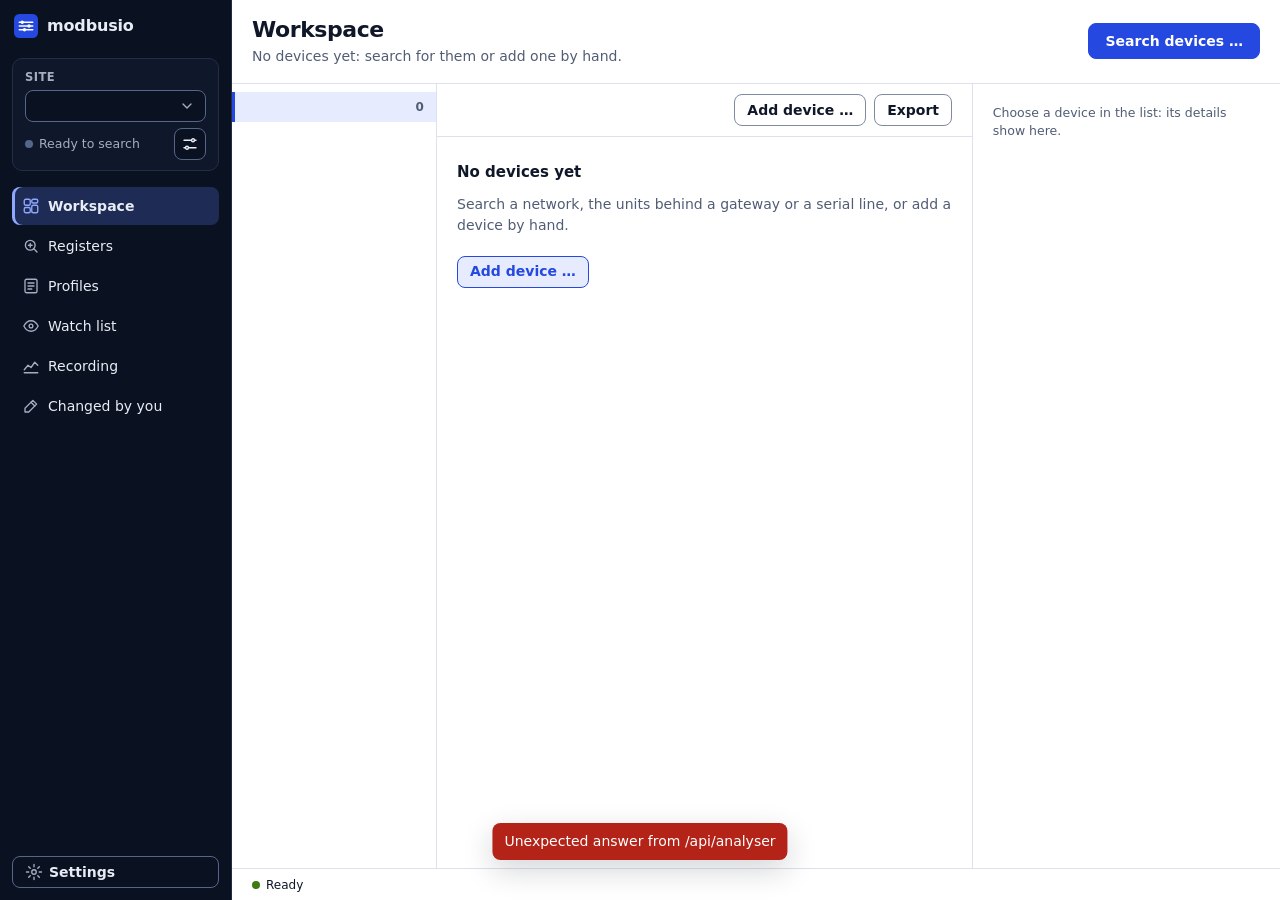
==== commit 6700499e: "Add the bus analyser page: start, units, exchanges" ====
--- a/web/index.html
+++ b/web/index.html
@@ -15,6 +15,7 @@
 <link rel="stylesheet" href="css/layout.css">
 <link rel="stylesheet" href="css/print.css">
 <link rel="stylesheet" href="css/modbus.css">
+<link rel="stylesheet" href="css/analyser.css">
 <script src="theme.js"></script>
 <script type="module" src="app.js"></script>
 </head>
--- a/web/css/modbus.css
+++ b/web/css/modbus.css
@@ -1,7 +1,7 @@
 /* modbusio's own rows and parts, on top of the styles taken from bacnetio. Colours only from
    tokens.css. */
 
-.row.mdevices { grid-template-columns: minmax(160px, 2fr) minmax(120px, 1.4fr) 56px minmax(120px, 1.2fr) minmax(100px, 1fr); }
+.row.mdevices { grid-template-columns: minmax(120px, 2fr) minmax(110px, 1.4fr) 48px minmax(100px, 1.2fr) minmax(0, 1fr); }
 .row.mpoints { grid-template-columns: minmax(160px, 2fr) 96px minmax(120px, 1.2fr) minmax(90px, auto); min-height: 34px; }
 .row.mpoints .value { font-weight: 650; text-align: right; }
 .row.mpoints.err .value { font-weight: 500; }
@@ -11,12 +11,18 @@
 .row.mprofiles { grid-template-columns: minmax(160px, 2fr) minmax(100px, 1fr) 70px 110px; }
 .row.mprofile-points { grid-template-columns: minmax(140px, 2fr) minmax(80px, 1fr) 90px 64px 70px 60px 80px; min-height: 32px; }
 .row.mimport { grid-template-columns: minmax(140px, 2fr) 70px 80px 60px 50px minmax(90px, 1fr); min-height: 28px; }
-.row.mwatch { grid-template-columns: minmax(140px, 1.5fr) minmax(120px, 1.2fr) minmax(120px, 1fr) auto; }
+/* Columns never sized by their content: the head row is a grid of its own, and an empty head cell
+   over a column of buttons would make its columns narrower than the rows'. */
+.row.mwatch { grid-template-columns: minmax(140px, 1.5fr) minmax(120px, 1.2fr) minmax(120px, 1fr) 8rem; }
+.row.mwatch > button, .row.mrecord > button { justify-self: end; }
 .row.mwatch .value { font-weight: 650; text-align: right; }
-.row.mrecord { grid-template-columns: minmax(160px, 2fr) minmax(100px, 1fr) 80px auto; }
-.row.mlog { grid-template-columns: 56px 150px minmax(160px, 2fr) minmax(140px, 1.4fr) minmax(120px, auto); }
+.row.mrecord { grid-template-columns: minmax(160px, 2fr) minmax(100px, 1fr) 80px 8rem; }
+.row.mlog { grid-template-columns: 56px 170px minmax(160px, 2fr) minmax(140px, 1.4fr) minmax(0, 18rem); }
+.row.mlog > .chips { justify-content: flex-end; }
 .row .num { font-variant-numeric: tabular-nums; }
 .dim { color: var(--muted); opacity: .7; }
+/* a value with its name breaks only before or after, never inside */
+.whole { white-space: nowrap; }
 
 .big-value { margin: 4px 0 12px; font-size: 32px; font-weight: 700; letter-spacing: -.02em; font-variant-numeric: tabular-nums; line-height: 1.15; overflow-wrap: anywhere; }
 .big-value.err { font-size: 16px; color: var(--err); }
@@ -34,13 +40,28 @@
 .profile-head .form-field input { width: 180px; }
 .form-field.inline { display: inline-flex; align-items: center; gap: 8px; }
 label.check { display: inline-flex; align-items: center; gap: 6px; cursor: pointer; }
+/* a group's name over the whole row, its count at the end */
+.rows .row.group { grid-template-columns: minmax(0, 1fr) auto; }
+/* fields in the details, one under the other, with room between them */
+.detail > .form-field, .detail > label.check { margin-top: 10px; }
+.detail > .form-field + .actions { margin-top: 12px; }
+
+/* the explorer's readings with the next register: the float, under it u32 and s32 */
+.facts.pairs { grid-template-columns: 3.5em minmax(0, 1fr); gap: 6px 10px; font-size: 12.5px; }
+.facts.pairs dt.in-use { color: var(--text); font-weight: 700; }
+.facts.pairs .float { display: block; }
+.facts.pairs .ints { display: flex; flex-wrap: wrap; gap: 0 12px; font-size: 12px; }
 
 .ask.add-device, .ask.add-point { margin: 8px 12px; }
 
-.charts { display: grid; gap: 12px; padding: 12px; }
+.charts { display: grid; gap: 12px; padding: 12px 20px; }
+.chart { margin: 0; }
 .chart figcaption { margin-bottom: 4px; color: var(--muted); font-size: 12.5px; font-weight: 600; }
-.chart svg { border: 1px solid var(--line); border-radius: 8px; background: var(--surface); }
-.chart .axis { fill: var(--muted); font-size: 11px; font-family: var(--mono); }
+.chart .plot { display: grid; grid-template-columns: auto minmax(0, 1fr); gap: 4px 6px; }
+.chart svg { display: block; width: 100%; height: clamp(140px, 22vw, 260px); border: 1px solid var(--line); border-radius: 8px; background: var(--surface); }
+.chart .axis { display: flex; justify-content: space-between; color: var(--muted); font-size: 11px; font-family: var(--mono); font-variant-numeric: tabular-nums; }
+.chart .axis.y { flex-direction: column; align-items: flex-end; }
+.chart .axis.x { grid-column: 2; }
 .legend .swatch { display: inline-block; width: 12px; height: 3px; border-radius: 2px; }
 
 .modal-box.import-box { width: min(1000px, calc(100vw - 32px)); max-height: calc(100vh - 32px); overflow-y: auto; }
@@ -58,10 +79,17 @@
   .row.mpoints > :nth-child(2), .row.mpoints > :nth-child(4) { display: none; }
   .row.registers { grid-template-columns: 80px 60px minmax(0, 1fr); }
   .row.registers > :nth-child(n + 4):not(:nth-child(6)) { display: none; }
+  .row.mprofiles { grid-template-columns: minmax(0, 1fr) auto; }
+  .row.mprofiles > :nth-child(2), .row.mprofiles > :nth-child(3) { display: none; }
   .row.mprofile-points { grid-template-columns: minmax(0, 1fr) 90px; }
   .row.mprofile-points > :nth-child(n + 4), .row.mprofile-points > :nth-child(2) { display: none; }
   .row.mlog { grid-template-columns: minmax(0, 1fr) auto; }
   .row.mlog > :nth-child(1), .row.mlog > :nth-child(2) { display: none; }
+  .row.mlog > .chips { grid-column: 1 / -1; padding-bottom: 6px; }
+  .row.mlog > .where { white-space: normal; overflow-wrap: anywhere; }
+  /* the device under the point's name, as its own column is hidden */
+  .row.mwatch > .name .sub { display: block; overflow: hidden; text-overflow: ellipsis; font-size: 12.5px; }
+  .row.mwatch { padding-top: 4px; padding-bottom: 4px; }
   .row.mwatch, .row.mrecord { grid-template-columns: minmax(0, 1fr) auto auto; }
   .row.mwatch > :nth-child(2), .row.mrecord > :nth-child(3) { display: none; }
   .row.mimport { grid-template-columns: minmax(0, 1fr) 80px minmax(80px, auto); }
@@ -69,5 +97,8 @@
 }
 .narrow-only { display: none; }
 @media (max-width: 999px) { .narrow-only { display: inline-flex; } }
-.search-settings .seg { flex-wrap: wrap; max-width: 100%; }
-.row.mlog { grid-template-columns: 56px 170px minmax(160px, 2fr) minmax(140px, 1.4fr) minmax(120px, auto); }
+/* the ways to search side by side in one row (two parts on Android, three elsewhere); a long name
+   breaks inside its own part only when the row has no room for it */
+.search-settings .seg { display: flex; width: 100%; }
+.search-settings .seg button { flex: 1 1 auto; }
+.search-settings .seg button { height: auto; min-height: 30px; padding: 4px 6px; white-space: normal; line-height: 1.2; justify-content: center; text-align: center; }
--- a/web/css/analyser.css
+++ b/web/css/analyser.css
@@ -0,0 +1,28 @@
+/* The bus analyser (web/analyser.js): start card with the wiring, units and exchanges. */
+
+.analyser-page { flex: 0 0 auto; }
+.analyser-page .cards { grid-template-columns: minmax(0, 720px); }
+.analyser-start .wiring { margin: 8px 0; padding: 10px 12px; overflow-x: auto; border-radius: 8px; background: var(--sunken); font-family: var(--mono); font-size: 12px; line-height: 1.4; }
+.analyser-start .start-fields { display: grid; grid-template-columns: repeat(auto-fill, minmax(180px, 1fr)); gap: 8px 12px; align-items: end; margin: 8px 0; }
+.analyser-start .port-field { display: flex; align-items: end; gap: 8px; grid-column: 1 / -1; }
+.analyser-start .port-field .form-field { flex: 1 1 auto; max-width: 360px; }
+
+.row.aunits { grid-template-columns: minmax(110px, 1.4fr) 84px 92px minmax(140px, 1.6fr) 84px 64px; min-height: 32px; }
+.row.aexch { grid-template-columns: 104px 44px minmax(120px, 1.2fr) minmax(140px, 2fr) 60px; min-height: 30px; }
+.row.aunits .num, .row.aexch .num { text-align: right; }
+.pen { color: var(--warn); font-weight: 700; }
+.hint.pad { padding: 12px 20px; }
+
+.bytes { display: flex; flex-wrap: wrap; gap: 6px 12px; margin: 6px 0 10px; font-size: 12.5px; }
+.bytes span { display: inline-flex; flex-direction: column; align-items: center; max-width: 100%; overflow-wrap: anywhere; text-align: center; }
+.bytes small { font-family: system-ui, sans-serif; font-size: 10.5px; color: var(--muted); }
+.detail .values { overflow-wrap: anywhere; font-size: 12.5px; }
+
+@media (max-width: 999px) {
+  .row.aunits { grid-template-columns: minmax(0, 1fr) auto auto; }
+  .row.aunits > :nth-child(2), .row.aunits > :nth-child(3), .row.aunits > :nth-child(6) { display: none; }
+  .row.aexch { grid-template-columns: 34px minmax(0, 1fr) auto; row-gap: 2px; padding-block: 5px; }
+  .row.aexch > :nth-child(1), .row.aexch > :nth-child(5) { display: none; }
+  .row.aexch > :nth-child(4) { grid-column: 2 / -1; }
+}
+.row.aunits > .chips { display: flex; flex-wrap: wrap; gap: 4px; }
